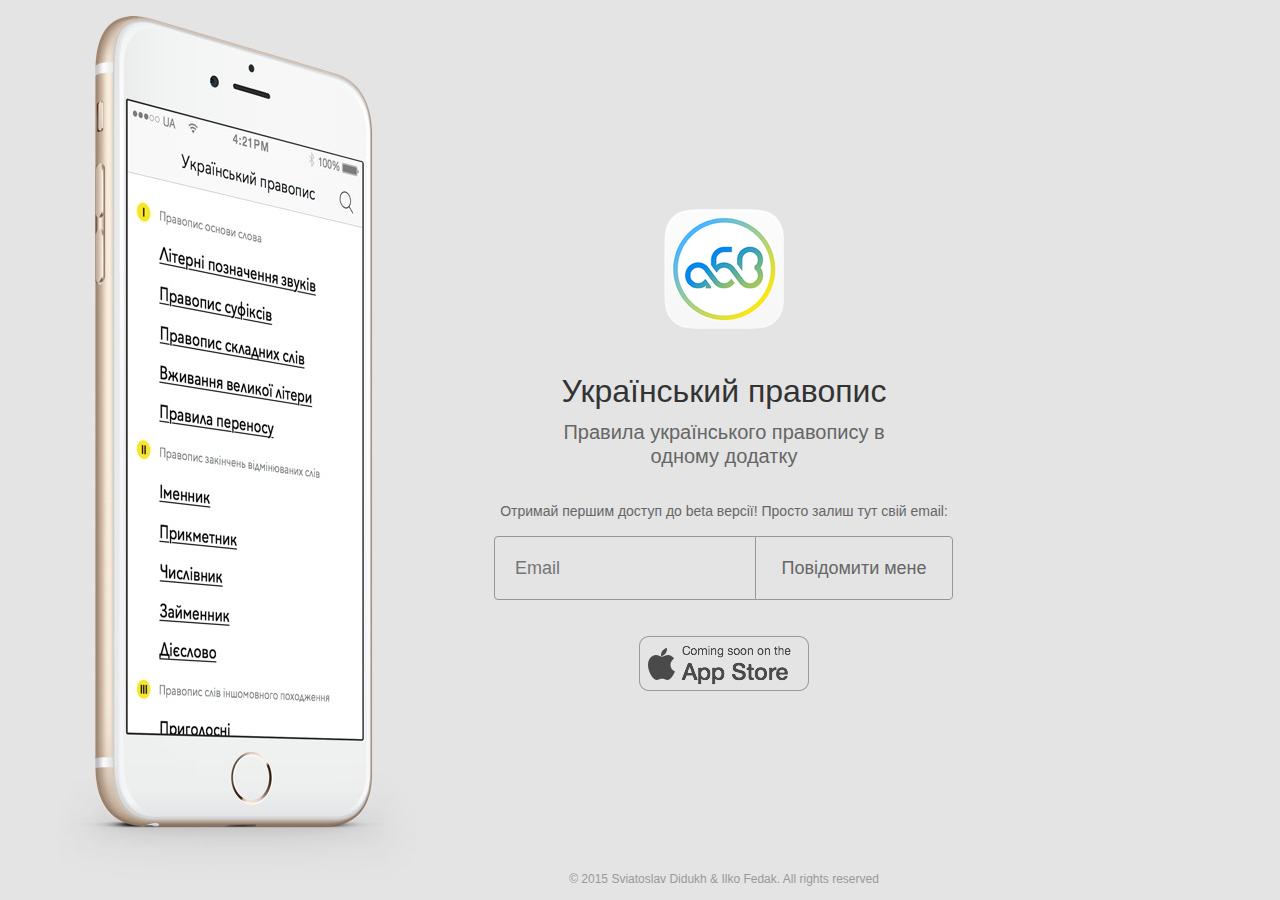
==== index.html @ 22c1c922 "change description" ====
<!doctype html> <html class=no-js> <head> <meta charset=utf-8> <meta name=description> <meta name=viewport content="width=device-width, initial-scale=1"> <title>Український правопис</title> <meta name=description content="Український правопис в твоєму iPhone, Ukrainian Grammar, українська граматика, The place to learn Ukrainian language, Ukrainian Language Information, Правила української мови, Ukrainian Language Tutorial, Basic Phrases, Vocabulary, Grammar, Повний текст сучасного українського правопису, Чинні правила української мови, український правопис онлайн"> <meta property=og:image content=http://ukrainianlanguagerules.github.io/images/ogg-img.png> <link rel="shortcut icon" href="favicon.ico?v=2"> <link rel=apple-touch-icon-precomposed sizes=57x57 href=apple-touch-icon-57x57.png> <link rel=apple-touch-icon-precomposed sizes=114x114 href=apple-touch-icon-114x114.png> <link rel=apple-touch-icon-precomposed sizes=72x72 href=apple-touch-icon-72x72.png> <link rel=apple-touch-icon-precomposed sizes=144x144 href=apple-touch-icon-144x144.png> <link rel=apple-touch-icon-precomposed sizes=60x60 href=apple-touch-icon-60x60.png> <link rel=apple-touch-icon-precomposed sizes=120x120 href=apple-touch-icon-120x120.png> <link rel=apple-touch-icon-precomposed sizes=76x76 href=apple-touch-icon-76x76.png> <link rel=apple-touch-icon-precomposed sizes=152x152 href=apple-touch-icon-152x152.png> <link rel=icon type=image/png href=favicon-196x196.png sizes=196x196> <link rel=icon type=image/png href=favicon-96x96.png sizes=96x96> <link rel=icon type=image/png href=favicon-64x64.png sizes=64x64> <link rel=icon type=image/png href=favicon-48x48.png sizes=48x48> <link rel=icon type=image/png href=favicon-32x32.png sizes=32x32> <link rel=icon type=image/png href=favicon-24x24.png sizes=24x24> <link rel=icon type=image/png href=favicon-16x16.png sizes=16x16> <link rel=icon type=image/png href=favicon-128x128.png sizes=128x128> <meta name=msapplication-square70x70logo content=mstile-70x70.png> <meta name=msapplication-square150x150logo content=mstile-150x150.png> <meta name=msapplication-wide310x150logo content=mstile-310x150.png> <meta name=msapplication-square310x310logo content=mstile-310x310.png> <meta name=msapplication-TileColor content=#ffffff> <link rel=stylesheet href=styles/main.css> <script src=scripts/vendor/modernizr.js></script> </head> <body> <!--[if lt IE 10]>
 <p class="browserupgrade">You are using an <strong>outdated</strong> browser. Please <a href="http://browsehappy.com/">upgrade your browser</a> to improve your experience.</p>
 <![endif]--> <noscript> <p class="browserupgrade text-center">Сторінка не працює належним чином, включіть javascript, для того щоб продовжити</p> </noscript> <section class=main-section> <div class=main-section_img> <img src=images/device.jpg> </div> <div class=main-section_text> <div class=ver-center> <div class=ver-center_unit> <img src=images/icon.png class=main-img> <h1>Український правопис</h1> <div class=main-section_desc> Правила українського правопису в <br class=hidden-xs> одному додатку </div> <div class=basic-form-wrapper id=basic-form-wrapper> <div class=basic-form-wrapper_form> <div class=main-section_form-desc> Отримай першим доступ до beta версії! Просто залиш тут свій email: </div> <form action=# method=post class=basic-form id=basic-form> <div class=basic-form-table> <div class=basic-form-table_unit> <input type=email name=email id=email placeholder=Email> </div> <div class=basic-form-table_unit> <button type=submit>Повідомити мене</button> </div> </div> </form> </div> <div class=basic-form-wrapper_success> <div class=main-section_form-desc> Дякуємо! Ми повідомимо тебе першим <br> про початок beta тестування! </div> </div> </div> <div class=appstore-icon-btn> <img src=images/appstore_coming.png> </div> </div> </div> <div class=main-section_copyright>© 2015 Sviatoslav Didukh &amp; Ilko Fedak. All rights reserved</div> </div> </section> <script>
      (function(i,s,o,g,r,a,m){i['GoogleAnalyticsObject']=r;i[r]=i[r]||function(){
      (i[r].q=i[r].q||[]).push(arguments)},i[r].l=1*new Date();a=s.createElement(o),
      m=s.getElementsByTagName(o)[0];a.async=1;a.src=g;m.parentNode.insertBefore(a,m)
      })(window,document,'script','//www.google-analytics.com/analytics.js','ga');

      ga('create', 'UA-65774540-1', 'auto');
      ga('send', 'pageview');
    </script> <script src=scripts/vendor.js></script> <script src=scripts/main.js></script> </body> </html>
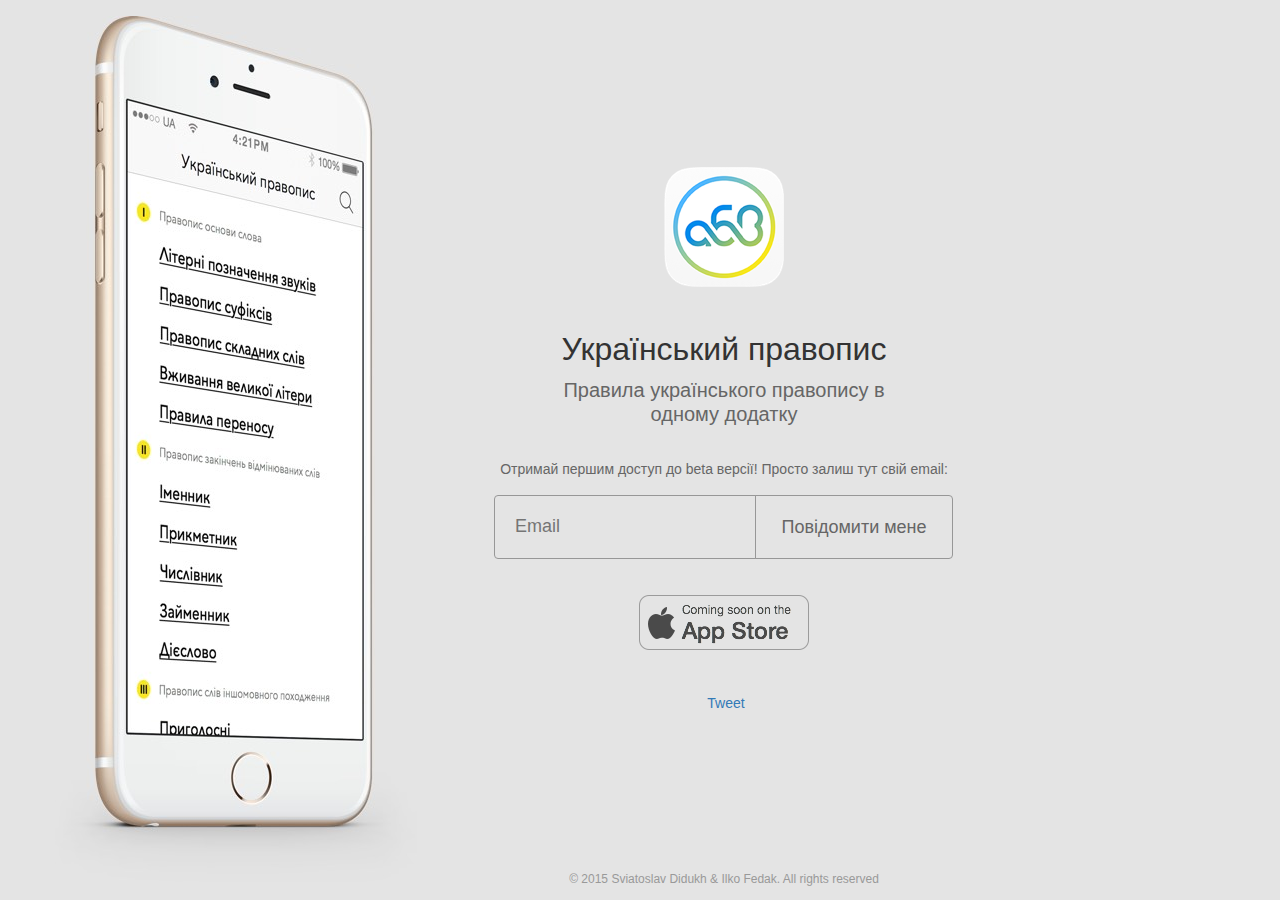
==== commit 33510191: "added social share" ====
--- a/index.html
+++ b/index.html
@@ -1,6 +1,12 @@
 <!doctype html> <html class=no-js> <head> <meta charset=utf-8> <meta name=description> <meta name=viewport content="width=device-width, initial-scale=1"> <title>Український правопис</title> <meta name=description content="Український правопис в твоєму iPhone, Ukrainian Grammar, українська граматика, The place to learn Ukrainian language, Ukrainian Language Information, Правила української мови, Ukrainian Language Tutorial, Basic Phrases, Vocabulary, Grammar, Повний текст сучасного українського правопису, Чинні правила української мови, український правопис онлайн"> <meta property=og:image content=http://ukrainianlanguagerules.github.io/images/ogg-img.png> <link rel="shortcut icon" href="favicon.ico?v=2"> <link rel=apple-touch-icon-precomposed sizes=57x57 href=apple-touch-icon-57x57.png> <link rel=apple-touch-icon-precomposed sizes=114x114 href=apple-touch-icon-114x114.png> <link rel=apple-touch-icon-precomposed sizes=72x72 href=apple-touch-icon-72x72.png> <link rel=apple-touch-icon-precomposed sizes=144x144 href=apple-touch-icon-144x144.png> <link rel=apple-touch-icon-precomposed sizes=60x60 href=apple-touch-icon-60x60.png> <link rel=apple-touch-icon-precomposed sizes=120x120 href=apple-touch-icon-120x120.png> <link rel=apple-touch-icon-precomposed sizes=76x76 href=apple-touch-icon-76x76.png> <link rel=apple-touch-icon-precomposed sizes=152x152 href=apple-touch-icon-152x152.png> <link rel=icon type=image/png href=favicon-196x196.png sizes=196x196> <link rel=icon type=image/png href=favicon-96x96.png sizes=96x96> <link rel=icon type=image/png href=favicon-64x64.png sizes=64x64> <link rel=icon type=image/png href=favicon-48x48.png sizes=48x48> <link rel=icon type=image/png href=favicon-32x32.png sizes=32x32> <link rel=icon type=image/png href=favicon-24x24.png sizes=24x24> <link rel=icon type=image/png href=favicon-16x16.png sizes=16x16> <link rel=icon type=image/png href=favicon-128x128.png sizes=128x128> <meta name=msapplication-square70x70logo content=mstile-70x70.png> <meta name=msapplication-square150x150logo content=mstile-150x150.png> <meta name=msapplication-wide310x150logo content=mstile-310x150.png> <meta name=msapplication-square310x310logo content=mstile-310x310.png> <meta name=msapplication-TileColor content=#ffffff> <link rel=stylesheet href=styles/main.css> <script src=scripts/vendor/modernizr.js></script> </head> <body> <!--[if lt IE 10]>
  <p class="browserupgrade">You are using an <strong>outdated</strong> browser. Please <a href="http://browsehappy.com/">upgrade your browser</a> to improve your experience.</p>
- <![endif]--> <noscript> <p class="browserupgrade text-center">Сторінка не працює належним чином, включіть javascript, для того щоб продовжити</p> </noscript> <section class=main-section> <div class=main-section_img> <img src=images/device.jpg> </div> <div class=main-section_text> <div class=ver-center> <div class=ver-center_unit> <img src=images/icon.png class=main-img> <h1>Український правопис</h1> <div class=main-section_desc> Правила українського правопису в <br class=hidden-xs> одному додатку </div> <div class=basic-form-wrapper id=basic-form-wrapper> <div class=basic-form-wrapper_form> <div class=main-section_form-desc> Отримай першим доступ до beta версії! Просто залиш тут свій email: </div> <form action=# method=post class=basic-form id=basic-form> <div class=basic-form-table> <div class=basic-form-table_unit> <input type=email name=email id=email placeholder=Email> </div> <div class=basic-form-table_unit> <button type=submit>Повідомити мене</button> </div> </div> </form> </div> <div class=basic-form-wrapper_success> <div class=main-section_form-desc> Дякуємо! Ми повідомимо тебе першим <br> про початок beta тестування! </div> </div> </div> <div class=appstore-icon-btn> <img src=images/appstore_coming.png> </div> </div> </div> <div class=main-section_copyright>© 2015 Sviatoslav Didukh &amp; Ilko Fedak. All rights reserved</div> </div> </section> <script>
+ <![endif]--> <noscript> <p class="browserupgrade text-center">Сторінка не працює належним чином, включіть javascript, для того щоб продовжити</p> </noscript> <div id=fb-root></div> <script>(function(d, s, id) {
+      var js, fjs = d.getElementsByTagName(s)[0];
+      if (d.getElementById(id)) return;
+      js = d.createElement(s); js.id = id;
+      js.src = "//connect.facebook.net/en_US/sdk.js#xfbml=1&version=v2.4&appId=365925963431505";
+      fjs.parentNode.insertBefore(js, fjs);
+    }(document, 'script', 'facebook-jssdk'));</script> <section class=main-section> <div class=main-section_img> <img src=images/device.jpg> </div> <div class=main-section_text> <div class=ver-center> <div class=ver-center_unit> <img src=images/icon.png class=main-img> <h1>Український правопис</h1> <div class=main-section_desc> Правила українського правопису в <br class=hidden-xs> одному додатку </div> <div class=basic-form-wrapper id=basic-form-wrapper> <div class=basic-form-wrapper_form> <div class=main-section_form-desc> Отримай першим доступ до beta версії! Просто залиш тут свій email: </div> <form action=# method=post class=basic-form id=basic-form> <div class=basic-form-table> <div class=basic-form-table_unit> <input type=email name=email id=email placeholder=Email> </div> <div class=basic-form-table_unit> <button type=submit>Повідомити мене</button> </div> </div> </form> </div> <div class=basic-form-wrapper_success> <div class=main-section_form-desc> Дякуємо! Ми повідомимо тебе першим <br> про початок beta тестування! </div> </div> </div> <div class=appstore-icon-btn> <img src=images/appstore_coming.png> </div> <div class=share-btn-wrapper> <div class=share-btn_unit> <div class=fb-like data-href=http://ukrainianlanguagerules.github.io data-layout=button_count data-action=like data-show-faces=false data-share=false></div> </div> <div class=share-btn_unit> <a href=https://twitter.com/share class=twitter-share-button>Tweet</a> <script>!function(d,s,id){var js,fjs=d.getElementsByTagName(s)[0],p=/^http:/.test(d.location)?'http':'https';if(!d.getElementById(id)){js=d.createElement(s);js.id=id;js.src=p+'://platform.twitter.com/widgets.js';fjs.parentNode.insertBefore(js,fjs);}}(document, 'script', 'twitter-wjs');</script> </div> </div> </div> </div> <div class=main-section_copyright>© 2015 Sviatoslav Didukh &amp; Ilko Fedak. All rights reserved</div> </div> </section> <script>
       (function(i,s,o,g,r,a,m){i['GoogleAnalyticsObject']=r;i[r]=i[r]||function(){
       (i[r].q=i[r].q||[]).push(arguments)},i[r].l=1*new Date();a=s.createElement(o),
       m=s.getElementsByTagName(o)[0];a.async=1;a.src=g;m.parentNode.insertBefore(a,m)
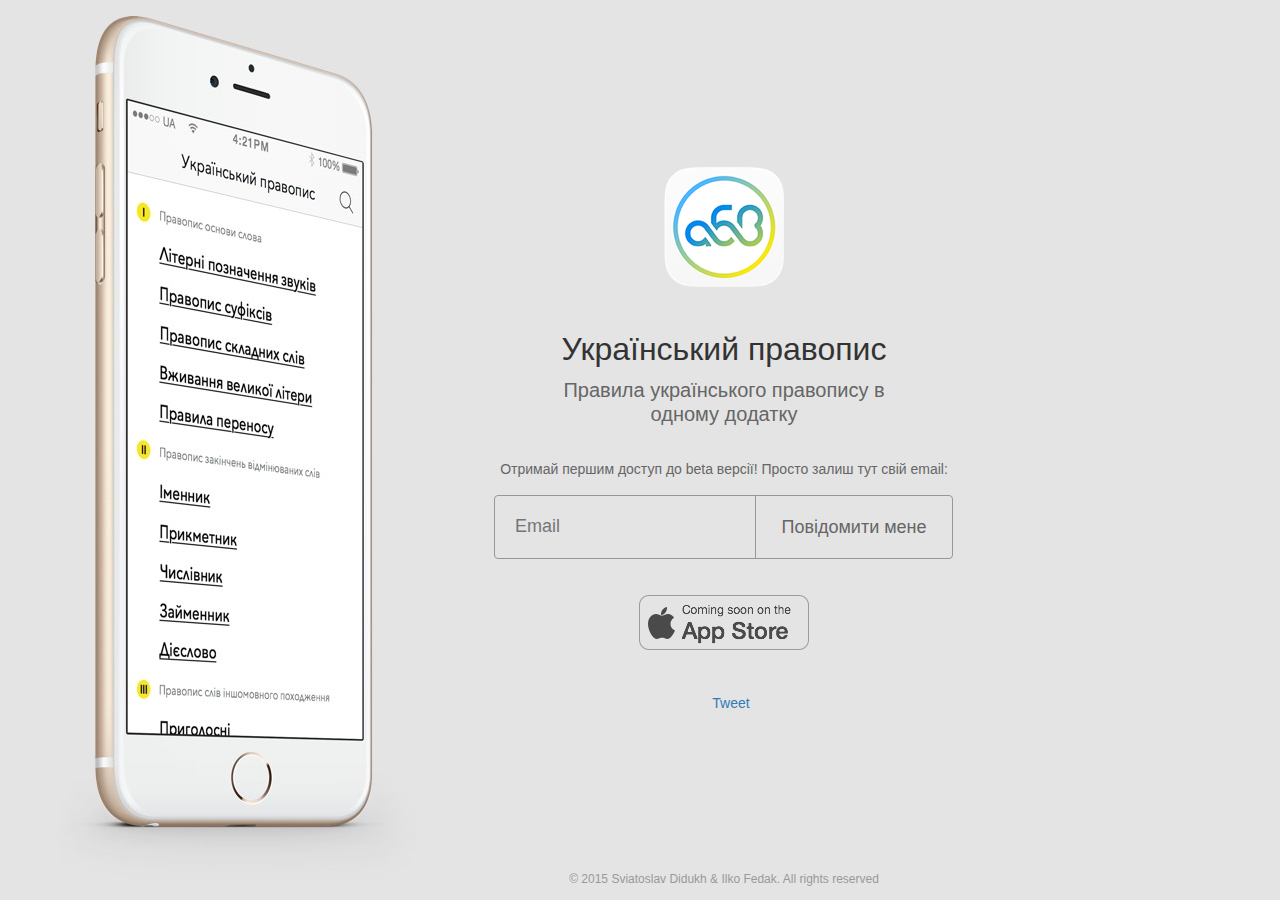
==== commit 975bf858: "fix share" ====
--- a/index.html
+++ b/index.html
@@ -1,4 +1,4 @@
-<!doctype html> <html class=no-js> <head> <meta charset=utf-8> <meta name=description> <meta name=viewport content="width=device-width, initial-scale=1"> <title>Український правопис</title> <meta name=description content="Український правопис в твоєму iPhone, Ukrainian Grammar, українська граматика, The place to learn Ukrainian language, Ukrainian Language Information, Правила української мови, Ukrainian Language Tutorial, Basic Phrases, Vocabulary, Grammar, Повний текст сучасного українського правопису, Чинні правила української мови, український правопис онлайн"> <meta property=og:image content=http://ukrainianlanguagerules.github.io/images/ogg-img.png> <link rel="shortcut icon" href="favicon.ico?v=2"> <link rel=apple-touch-icon-precomposed sizes=57x57 href=apple-touch-icon-57x57.png> <link rel=apple-touch-icon-precomposed sizes=114x114 href=apple-touch-icon-114x114.png> <link rel=apple-touch-icon-precomposed sizes=72x72 href=apple-touch-icon-72x72.png> <link rel=apple-touch-icon-precomposed sizes=144x144 href=apple-touch-icon-144x144.png> <link rel=apple-touch-icon-precomposed sizes=60x60 href=apple-touch-icon-60x60.png> <link rel=apple-touch-icon-precomposed sizes=120x120 href=apple-touch-icon-120x120.png> <link rel=apple-touch-icon-precomposed sizes=76x76 href=apple-touch-icon-76x76.png> <link rel=apple-touch-icon-precomposed sizes=152x152 href=apple-touch-icon-152x152.png> <link rel=icon type=image/png href=favicon-196x196.png sizes=196x196> <link rel=icon type=image/png href=favicon-96x96.png sizes=96x96> <link rel=icon type=image/png href=favicon-64x64.png sizes=64x64> <link rel=icon type=image/png href=favicon-48x48.png sizes=48x48> <link rel=icon type=image/png href=favicon-32x32.png sizes=32x32> <link rel=icon type=image/png href=favicon-24x24.png sizes=24x24> <link rel=icon type=image/png href=favicon-16x16.png sizes=16x16> <link rel=icon type=image/png href=favicon-128x128.png sizes=128x128> <meta name=msapplication-square70x70logo content=mstile-70x70.png> <meta name=msapplication-square150x150logo content=mstile-150x150.png> <meta name=msapplication-wide310x150logo content=mstile-310x150.png> <meta name=msapplication-square310x310logo content=mstile-310x310.png> <meta name=msapplication-TileColor content=#ffffff> <link rel=stylesheet href=styles/main.css> <script src=scripts/vendor/modernizr.js></script> </head> <body> <!--[if lt IE 10]>
+<!doctype html> <html class=no-js> <head> <meta charset=utf-8> <meta name=description> <meta name=viewport content="width=device-width, initial-scale=1"> <title>Український правопис — Правила українського правопису в твоєму iPhone. Завантажити</title> <meta name=description content="Український правопис в твоєму iPhone, Ukrainian Grammar, українська граматика, The place to learn Ukrainian language, Ukrainian Language Information, Правила української мови, Ukrainian Language Tutorial, Basic Phrases, Vocabulary, Grammar, Повний текст сучасного українського правопису, Чинні правила української мови, український правопис онлайн"> <meta property=og:image content=http://ukrainianlanguagerules.github.io/images/ogg-img.png> <link rel="shortcut icon" href="favicon.ico?v=2"> <link rel=apple-touch-icon-precomposed sizes=57x57 href=apple-touch-icon-57x57.png> <link rel=apple-touch-icon-precomposed sizes=114x114 href=apple-touch-icon-114x114.png> <link rel=apple-touch-icon-precomposed sizes=72x72 href=apple-touch-icon-72x72.png> <link rel=apple-touch-icon-precomposed sizes=144x144 href=apple-touch-icon-144x144.png> <link rel=apple-touch-icon-precomposed sizes=60x60 href=apple-touch-icon-60x60.png> <link rel=apple-touch-icon-precomposed sizes=120x120 href=apple-touch-icon-120x120.png> <link rel=apple-touch-icon-precomposed sizes=76x76 href=apple-touch-icon-76x76.png> <link rel=apple-touch-icon-precomposed sizes=152x152 href=apple-touch-icon-152x152.png> <link rel=icon type=image/png href=favicon-196x196.png sizes=196x196> <link rel=icon type=image/png href=favicon-96x96.png sizes=96x96> <link rel=icon type=image/png href=favicon-64x64.png sizes=64x64> <link rel=icon type=image/png href=favicon-48x48.png sizes=48x48> <link rel=icon type=image/png href=favicon-32x32.png sizes=32x32> <link rel=icon type=image/png href=favicon-24x24.png sizes=24x24> <link rel=icon type=image/png href=favicon-16x16.png sizes=16x16> <link rel=icon type=image/png href=favicon-128x128.png sizes=128x128> <meta name=msapplication-square70x70logo content=mstile-70x70.png> <meta name=msapplication-square150x150logo content=mstile-150x150.png> <meta name=msapplication-wide310x150logo content=mstile-310x150.png> <meta name=msapplication-square310x310logo content=mstile-310x310.png> <meta name=msapplication-TileColor content=#ffffff> <link rel=stylesheet href=styles/main.css> <script src=scripts/vendor/modernizr.js></script> </head> <body> <!--[if lt IE 10]>
  <p class="browserupgrade">You are using an <strong>outdated</strong> browser. Please <a href="http://browsehappy.com/">upgrade your browser</a> to improve your experience.</p>
  <![endif]--> <noscript> <p class="browserupgrade text-center">Сторінка не працює належним чином, включіть javascript, для того щоб продовжити</p> </noscript> <div id=fb-root></div> <script>(function(d, s, id) {
       var js, fjs = d.getElementsByTagName(s)[0];
@@ -6,7 +6,7 @@
       js = d.createElement(s); js.id = id;
       js.src = "//connect.facebook.net/en_US/sdk.js#xfbml=1&version=v2.4&appId=365925963431505";
       fjs.parentNode.insertBefore(js, fjs);
-    }(document, 'script', 'facebook-jssdk'));</script> <section class=main-section> <div class=main-section_img> <img src=images/device.jpg> </div> <div class=main-section_text> <div class=ver-center> <div class=ver-center_unit> <img src=images/icon.png class=main-img> <h1>Український правопис</h1> <div class=main-section_desc> Правила українського правопису в <br class=hidden-xs> одному додатку </div> <div class=basic-form-wrapper id=basic-form-wrapper> <div class=basic-form-wrapper_form> <div class=main-section_form-desc> Отримай першим доступ до beta версії! Просто залиш тут свій email: </div> <form action=# method=post class=basic-form id=basic-form> <div class=basic-form-table> <div class=basic-form-table_unit> <input type=email name=email id=email placeholder=Email> </div> <div class=basic-form-table_unit> <button type=submit>Повідомити мене</button> </div> </div> </form> </div> <div class=basic-form-wrapper_success> <div class=main-section_form-desc> Дякуємо! Ми повідомимо тебе першим <br> про початок beta тестування! </div> </div> </div> <div class=appstore-icon-btn> <img src=images/appstore_coming.png> </div> <div class=share-btn-wrapper> <div class=share-btn_unit> <div class=fb-like data-href=http://ukrainianlanguagerules.github.io data-layout=button_count data-action=like data-show-faces=false data-share=false></div> </div> <div class=share-btn_unit> <a href=https://twitter.com/share class=twitter-share-button>Tweet</a> <script>!function(d,s,id){var js,fjs=d.getElementsByTagName(s)[0],p=/^http:/.test(d.location)?'http':'https';if(!d.getElementById(id)){js=d.createElement(s);js.id=id;js.src=p+'://platform.twitter.com/widgets.js';fjs.parentNode.insertBefore(js,fjs);}}(document, 'script', 'twitter-wjs');</script> </div> </div> </div> </div> <div class=main-section_copyright>© 2015 Sviatoslav Didukh &amp; Ilko Fedak. All rights reserved</div> </div> </section> <script>
+    }(document, 'script', 'facebook-jssdk'));</script> <section class=main-section> <div class=main-section_img> <img src=images/device.jpg> </div> <div class=main-section_text> <div class=ver-center> <div class=ver-center_unit> <img src=images/icon.png class=main-img> <h1>Український правопис</h1> <div class=main-section_desc> Правила українського правопису в <br class=hidden-xs> одному додатку </div> <div class=basic-form-wrapper id=basic-form-wrapper> <div class=basic-form-wrapper_form> <div class=main-section_form-desc> Отримай першим доступ до beta версії! Просто залиш тут свій email: </div> <form action=# method=post class=basic-form id=basic-form> <div class=basic-form-table> <div class=basic-form-table_unit> <input type=email name=email id=email placeholder=Email> </div> <div class=basic-form-table_unit> <button type=submit>Повідомити мене</button> </div> </div> </form> </div> <div class=basic-form-wrapper_success> <div class=main-section_form-desc> Дякуємо! Ми повідомимо тебе першим <br> про початок beta тестування! </div> </div> </div> <div class=appstore-icon-btn> <img src=images/appstore_coming.png> </div> <div class=share-btn-wrapper> <div class=share-btn_unit> <div class=fb-like data-href=http://ukrainianlanguagerules.github.io data-layout=button_count data-action=like data-show-faces=false data-share=true></div> </div> <div class=share-btn_unit> <a href=https://twitter.com/share class=twitter-share-button>Tweet</a> <script>!function(d,s,id){var js,fjs=d.getElementsByTagName(s)[0],p=/^http:/.test(d.location)?'http':'https';if(!d.getElementById(id)){js=d.createElement(s);js.id=id;js.src=p+'://platform.twitter.com/widgets.js';fjs.parentNode.insertBefore(js,fjs);}}(document, 'script', 'twitter-wjs');</script> </div> </div> </div> </div> <div class=main-section_copyright>© 2015 Sviatoslav Didukh &amp; Ilko Fedak. All rights reserved</div> </div> </section> <script>
       (function(i,s,o,g,r,a,m){i['GoogleAnalyticsObject']=r;i[r]=i[r]||function(){
       (i[r].q=i[r].q||[]).push(arguments)},i[r].l=1*new Date();a=s.createElement(o),
       m=s.getElementsByTagName(o)[0];a.async=1;a.src=g;m.parentNode.insertBefore(a,m)
